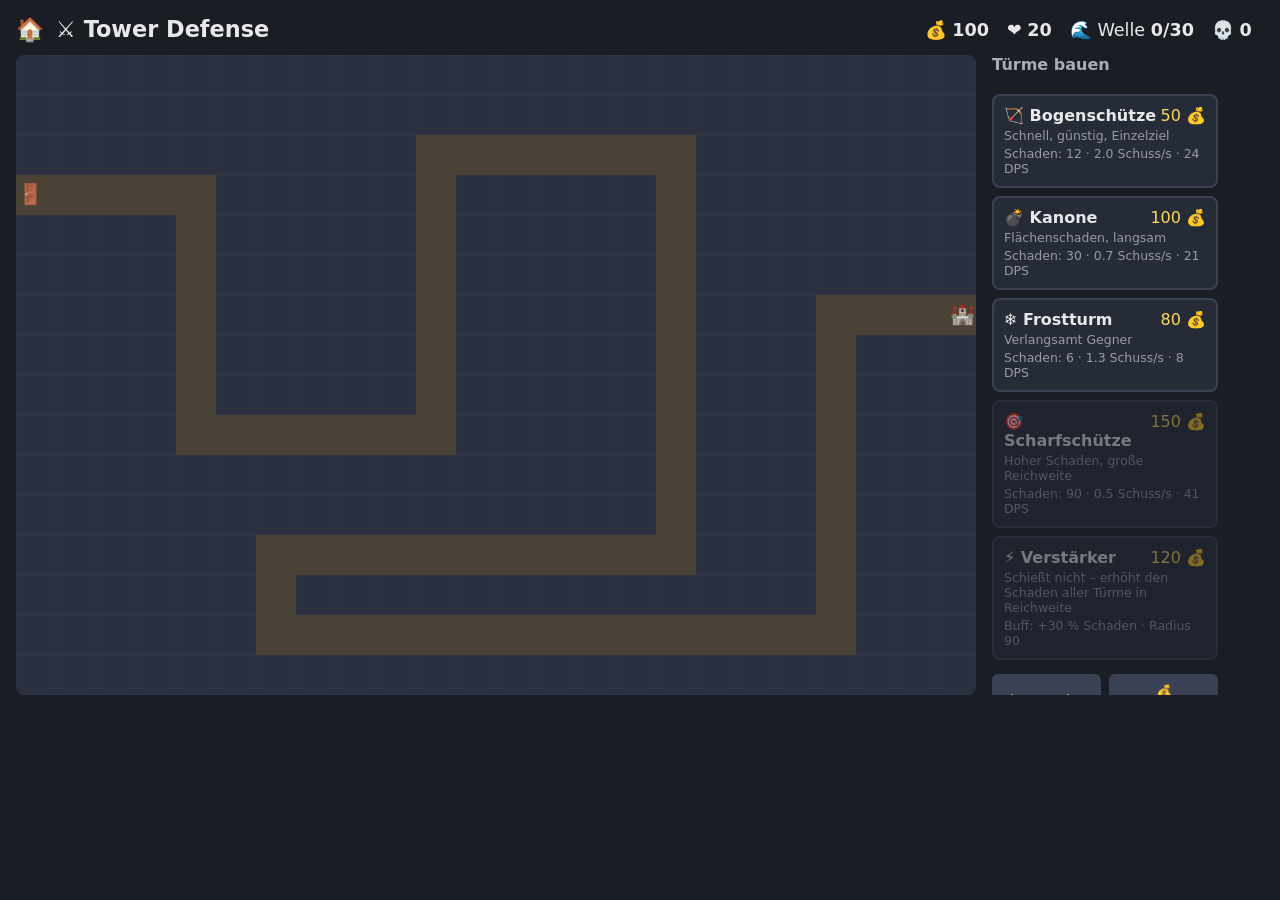
==== games/towerdefense/index.html @ b3032e0d "Umbau zur Spiele-Plattform "Spielhalle": Hub im Root, Zellkrieg nach games/zellkrieg/, Tower Defense" ====
<!DOCTYPE html>
<html lang="de">
<head>
<meta charset="UTF-8">
<meta name="viewport" content="width=device-width, initial-scale=1.0, viewport-fit=cover">
<meta name="theme-color" content="#1a1d24">
<title>Tower Defense</title>
<link rel="stylesheet" href="style.css">
<link rel="manifest" href="../../manifest.webmanifest">
<link rel="icon" href="../../icons/icon.svg" type="image/svg+xml">
<link rel="apple-touch-icon" href="../../icons/icon-192.png">
<meta name="apple-mobile-web-app-capable" content="yes">
<meta name="mobile-web-app-capable" content="yes">
</head>
<body>
<div id="wrapper">
  <header>
    <h1><a href="../../" id="home-link" title="Zur Spiele-Plattform">🏠</a> ⚔️ Tower Defense</h1>
    <div id="stats">
      <span class="stat">💰 <b id="gold">0</b></span>
      <span class="stat">❤️ <b id="lives">0</b></span>
      <span class="stat">🌊 Welle <b id="wave">0</b></span>
      <span class="stat">💀 <b id="kills">0</b></span>
    </div>
  </header>

  <main>
    <canvas id="game" width="960" height="640"></canvas>

    <aside id="sidebar">
      <h2>Türme bauen</h2>
      <div id="shop"></div>

      <div id="tools">
        <button id="tool-upgrade" class="tool-btn">⬆️ Upgraden</button>
        <button id="tool-sell" class="tool-btn">💰 Verkaufen</button>
      </div>

      <div id="selection" class="hidden">
        <h2>Turm</h2>
        <div id="sel-info"></div>
        <button id="btn-upgrade"></button>
        <button id="btn-sell"></button>
      </div>

      <div id="wave-panel">
        <button id="btn-start">Welle starten ▶</button>
        <label id="auto-label"><input type="checkbox" id="chk-auto"> Auto-Modus (Wellen sofort starten)</label>
        <div id="wave-info"></div>
      </div>

      <div id="stats-panel">
        <h2>Statistiken</h2>
        <div id="stats-content"></div>
      </div>

      <div id="speed-panel">
        Geschwindigkeit:
        <button class="speed-btn active" data-speed="1">1×</button>
        <button class="speed-btn" data-speed="2">2×</button>
        <button class="speed-btn" data-speed="3">3×</button>
      </div>
    </aside>
  </main>

  <div id="overlay" class="hidden">
    <div id="overlay-box">
      <h2 id="overlay-title"></h2>
      <p id="overlay-text"></p>
      <button id="btn-restart">Neu starten</button>
    </div>
  </div>
</div>

<script src="js/config.js"></script>
<script src="js/enemies.js"></script>
<script src="js/towers.js"></script>
<script src="js/game.js"></script>
</body>
</html>
---- games/towerdefense/style.css ----
* { margin: 0; padding: 0; box-sizing: border-box; }

body {
  font-family: "Segoe UI", system-ui, sans-serif;
  background: #1a1d24;
  color: #e8e8e8;
  min-height: 100vh;
  display: flex;
  justify-content: center;
}

#wrapper { padding: 16px; }

header {
  display: flex;
  align-items: center;
  justify-content: space-between;
  margin-bottom: 12px;
}

h1 { font-size: 1.4rem; }

#stats { display: flex; gap: 18px; font-size: 1.1rem; }
.stat b { min-width: 2ch; display: inline-block; }

main { display: flex; gap: 16px; align-items: flex-start; }

canvas {
  background: #2a3040;
  border-radius: 8px;
  cursor: crosshair;
  display: block;
  flex: 0 0 auto; /* nie stauchen – sonst verzerrt das Bild */
}

#sidebar {
  flex: 0 0 230px;
  max-height: 640px;      /* so hoch wie der Canvas … */
  overflow-y: auto;       /* … und scrollt intern statt die Seite zu strecken */
  display: flex;
  flex-direction: column;
  gap: 14px;
  padding-right: 4px;
}

#sidebar h2 { font-size: 1rem; color: #aab; margin-bottom: 6px; }

#shop { display: flex; flex-direction: column; gap: 8px; }

.shop-item {
  background: #262b38;
  border: 2px solid #3a4155;
  border-radius: 8px;
  padding: 10px;
  cursor: pointer;
  transition: border-color .15s, background .15s;
  text-align: left;
  color: inherit;
  font: inherit;
}
.shop-item:hover { border-color: #6a7bb0; }
.shop-item.selected { border-color: #ffd75e; background: #2f3547; }
.shop-item.unaffordable { opacity: .45; cursor: not-allowed; }

.shop-item .name { font-weight: 600; }
.shop-item .cost { float: right; color: #ffd75e; }
.shop-item .desc { font-size: .78rem; color: #99a; margin-top: 3px; }

#tools { display: flex; gap: 8px; }
.tool-btn { flex: 1; font-size: .82rem; border: 2px solid transparent; }
.tool-btn.active { border-color: #ffd75e; background: #2f3547; }

#selection {
  background: #262b38;
  border-radius: 8px;
  padding: 10px;
}
#sel-info { font-size: .85rem; line-height: 1.5; margin-bottom: 8px; }

button {
  font: inherit;
  cursor: pointer;
  border: none;
  border-radius: 6px;
  padding: 8px 10px;
  background: #3a4155;
  color: #e8e8e8;
}
button:hover { background: #4a5270; }

#btn-upgrade { background: #2e6b46; width: 100%; margin-bottom: 6px; }
#btn-upgrade:hover { background: #38855a; }
#btn-upgrade:disabled { background: #333; color: #777; cursor: not-allowed; }
#btn-sell { background: #7a3a3a; width: 100%; }
#btn-sell:hover { background: #964747; }

#btn-start {
  width: 100%;
  background: #2e6b46;
  font-weight: 600;
  padding: 12px;
}
#btn-start:hover { background: #38855a; }
#btn-start:disabled { background: #333; color: #777; cursor: not-allowed; }

#wave-info { font-size: .8rem; color: #99a; margin-top: 6px; }

#auto-label {
  display: block;
  margin-top: 8px;
  font-size: .82rem;
  color: #aab;
  cursor: pointer;
  user-select: none;
}
#auto-label input { vertical-align: -2px; margin-right: 4px; }

#stats-panel {
  background: #262b38;
  border-radius: 8px;
  padding: 10px;
}
#stats-content { font-size: .8rem; line-height: 1.55; color: #ccd; }
#stats-content .sec { color: #889; margin-top: 6px; font-weight: 600; }
#stats-content .val { color: #ffd75e; }

#speed-panel { font-size: .85rem; color: #aab; }
.speed-btn { padding: 4px 10px; margin-left: 4px; }
.speed-btn.active { background: #ffd75e; color: #222; }

.hidden { display: none !important; }

#overlay {
  position: fixed;
  inset: 0;
  background: rgba(0,0,0,.7);
  display: flex;
  align-items: center;
  justify-content: center;
}
#overlay-box {
  background: #262b38;
  padding: 32px 48px;
  border-radius: 12px;
  text-align: center;
}
#overlay-box h2 { margin-bottom: 10px; font-size: 1.6rem; }
#overlay-box p { margin-bottom: 18px; color: #aab; }
#btn-restart { background: #2e6b46; padding: 10px 24px; }

#home-link { text-decoration: none; margin-right: 4px; }

/* Mobile: Sidebar unter das (mitskalierende) Spielfeld stapeln */
@media (max-width: 1240px) {
  main { flex-direction: column; align-items: stretch; }
  canvas { width: 100%; max-width: 960px; height: auto; }
  #sidebar { flex: 1 1 auto; max-height: none; width: 100%; max-width: 960px; }
  header { flex-wrap: wrap; gap: 6px; }
  #stats { flex-wrap: wrap; gap: 10px; font-size: 1rem; }
}
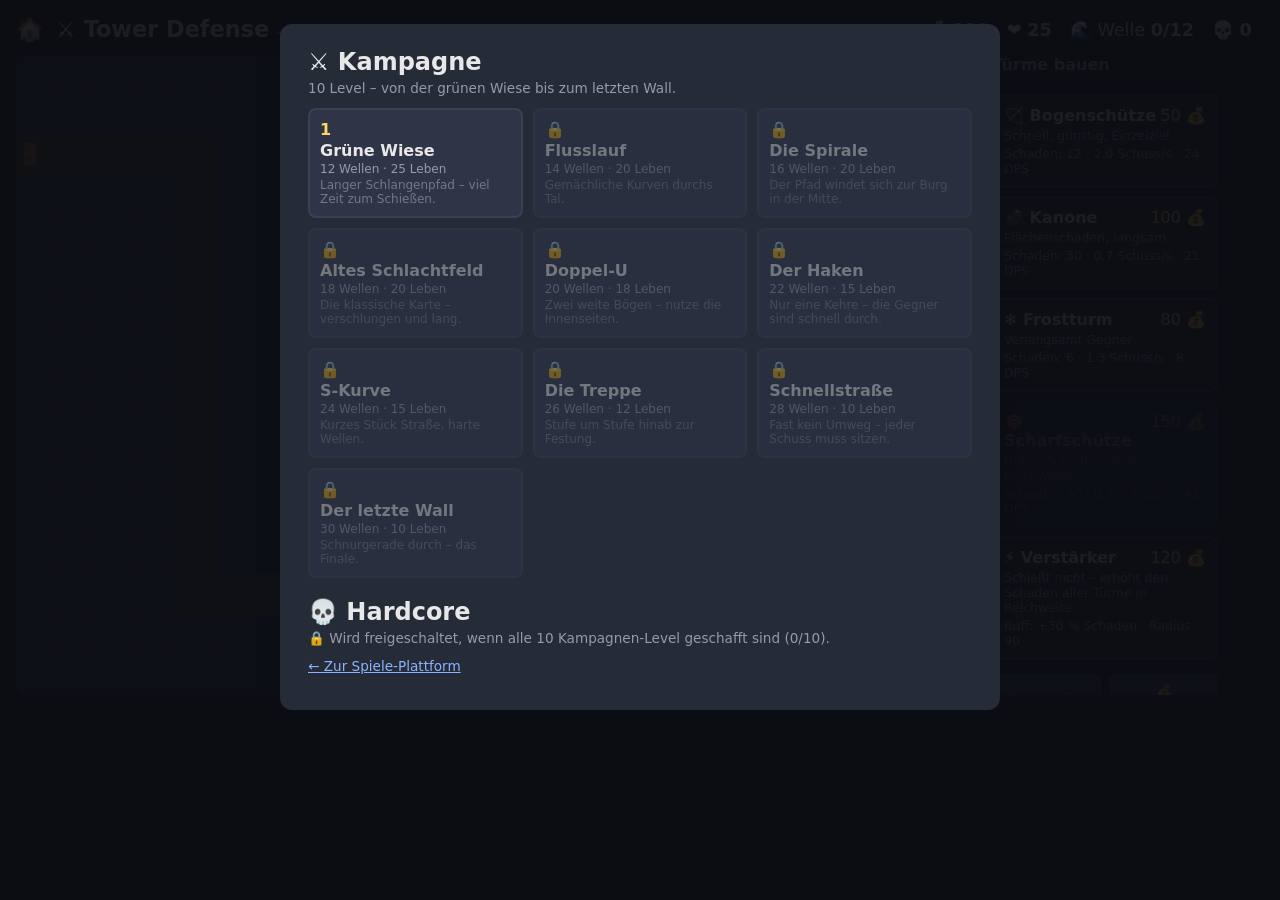
==== commit d682b57b: "Tower Defense: 10-Level-Kampagne (eigene Karten, steigende Schwierigkeit, Levelauswahl, Fortschritt " ====
--- a/games/towerdefense/index.html
+++ b/games/towerdefense/index.html
@@ -15,7 +15,7 @@
 <body>
 <div id="wrapper">
   <header>
-    <h1><a href="../../" id="home-link" title="Zur Spiele-Plattform">🏠</a> ⚔️ Tower Defense</h1>
+    <h1><a href="../../index.html" id="home-link" title="Zur Spiele-Plattform">🏠</a> ⚔️ Tower Defense <span id="level-name"></span></h1>
     <div id="stats">
       <span class="stat">💰 <b id="gold">0</b></span>
       <span class="stat">❤️ <b id="lives">0</b></span>
@@ -67,7 +67,21 @@
     <div id="overlay-box">
       <h2 id="overlay-title"></h2>
       <p id="overlay-text"></p>
-      <button id="btn-restart">Neu starten</button>
+      <button id="btn-next" class="hidden">Nächstes Level ▶</button>
+      <button id="btn-restart">Nochmal spielen</button>
+      <button id="btn-menu">Levelauswahl</button>
+    </div>
+  </div>
+
+  <div id="menu">
+    <div id="menu-box">
+      <h2>⚔️ Kampagne</h2>
+      <p class="menu-sub">10 Level – von der grünen Wiese bis zum letzten Wall.</p>
+      <div id="level-grid"></div>
+      <h2 id="hc-title">💀 Hardcore</h2>
+      <p class="menu-sub" id="hc-sub"></p>
+      <div id="level-grid-hc"></div>
+      <p class="menu-sub"><a href="../../index.html">← Zur Spiele-Plattform</a></p>
     </div>
   </div>
 </div>
--- a/games/towerdefense/style.css
+++ b/games/towerdefense/style.css
@@ -149,6 +149,62 @@
 #btn-restart { background: #2e6b46; padding: 10px 24px; }
 
 #home-link { text-decoration: none; margin-right: 4px; }
+#level-name { font-size: .95rem; color: #aab; font-weight: 400; }
+
+/* ---- Levelauswahl ---- */
+#menu {
+  position: fixed;
+  inset: 0;
+  background: rgba(10, 12, 18, .92);
+  display: flex;
+  align-items: flex-start;
+  justify-content: center;
+  overflow-y: auto;
+  z-index: 10;
+}
+#menu-box {
+  background: #262b38;
+  border-radius: 12px;
+  padding: 24px 28px;
+  margin: 24px 12px;
+  max-width: 720px;
+  width: 100%;
+}
+#menu-box h2 { margin-bottom: 4px; }
+#hc-title { margin-top: 20px; }
+.menu-sub { color: #99a; font-size: .85rem; margin-bottom: 12px; }
+.menu-sub a { color: #8ab4ff; }
+
+#level-grid, #level-grid-hc {
+  display: grid;
+  grid-template-columns: repeat(auto-fill, minmax(190px, 1fr));
+  gap: 10px;
+}
+.level-tile {
+  background: #2f3547;
+  border: 2px solid #3a4155;
+  border-radius: 8px;
+  padding: 10px;
+  text-align: left;
+  display: flex;
+  flex-direction: column;
+  gap: 2px;
+}
+.level-tile:hover:not(:disabled) { border-color: #6a7bb0; background: #363d52; }
+.level-tile.done { border-color: #2e6b46; }
+.level-tile.hc:hover:not(:disabled) { border-color: #b05a5a; }
+.level-tile.hc.done { border-color: #b05a5a; }
+.level-tile.locked { opacity: .4; cursor: not-allowed; }
+.level-tile .lv-num { color: #ffd75e; font-weight: 700; }
+.level-tile.done .lv-num { color: #6ad06a; }
+.level-tile .lv-name { font-weight: 600; }
+.level-tile .lv-meta { font-size: .75rem; color: #99a; }
+.level-tile .lv-desc { font-size: .75rem; color: #778; }
+
+#btn-next { background: #2e6b46; margin-right: 6px; }
+#btn-next:hover { background: #38855a; }
+#btn-restart { margin-right: 6px; }
+#overlay-box button { margin-top: 4px; }
 
 /* Mobile: Sidebar unter das (mitskalierende) Spielfeld stapeln */
 @media (max-width: 1240px) {
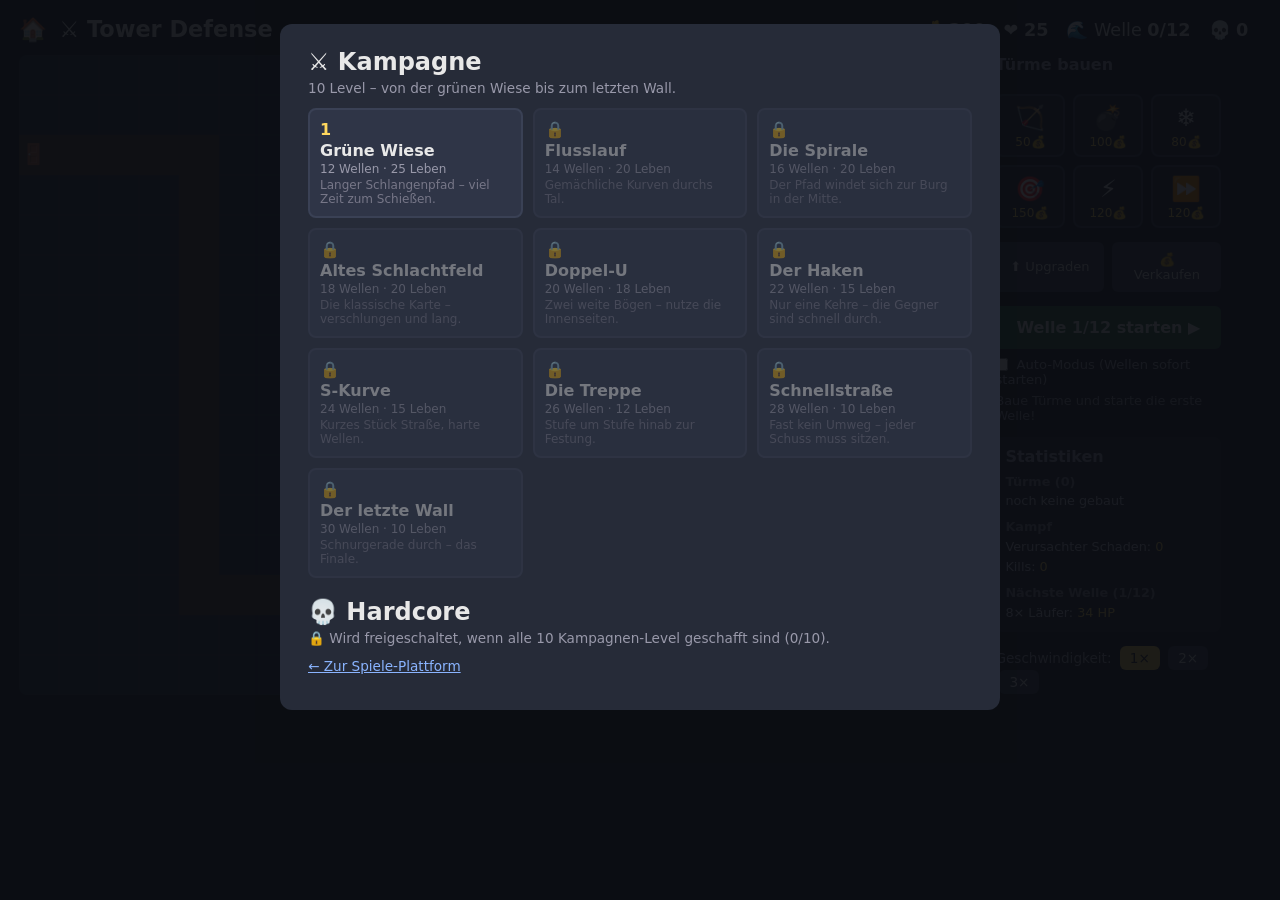
==== commit 4a75c04c: "Tower Defense: Spezialfaehigkeiten nachbalanciert (Bogenschuetze/Sniper/Kanone/Frostbombe/Taktgeber " ====
--- a/games/towerdefense/index.html
+++ b/games/towerdefense/index.html
@@ -37,7 +37,7 @@
       </div>
 
       <div id="selection" class="hidden">
-        <h2>Turm</h2>
+        <h2>Info</h2>
         <div id="sel-info"></div>
         <button id="btn-upgrade"></button>
         <button id="btn-sell"></button>
--- a/games/towerdefense/style.css
+++ b/games/towerdefense/style.css
@@ -45,26 +45,31 @@
 
 #sidebar h2 { font-size: 1rem; color: #aab; margin-bottom: 6px; }
 
-#shop { display: flex; flex-direction: column; gap: 8px; }
+/* Shop: kompakte Symbol-Kacheln, Details erscheinen in der Infobox */
+#shop { display: grid; grid-template-columns: repeat(3, 1fr); gap: 8px; }
 
 .shop-item {
   background: #262b38;
   border: 2px solid #3a4155;
   border-radius: 8px;
-  padding: 10px;
+  padding: 8px 4px 6px;
   cursor: pointer;
   transition: border-color .15s, background .15s;
-  text-align: left;
   color: inherit;
   font: inherit;
+  display: flex;
+  flex-direction: column;
+  align-items: center;
+  gap: 2px;
 }
 .shop-item:hover { border-color: #6a7bb0; }
 .shop-item.selected { border-color: #ffd75e; background: #2f3547; }
 .shop-item.unaffordable { opacity: .45; cursor: not-allowed; }
 
-.shop-item .name { font-weight: 600; }
-.shop-item .cost { float: right; color: #ffd75e; }
-.shop-item .desc { font-size: .78rem; color: #99a; margin-top: 3px; }
+.shop-item .icon { font-size: 1.5rem; line-height: 1.2; }
+.shop-item .cost { font-size: .75rem; color: #ffd75e; }
+
+.info-desc { font-size: .78rem; color: #99a; }
 
 #tools { display: flex; gap: 8px; }
 .tool-btn { flex: 1; font-size: .82rem; border: 2px solid transparent; }
@@ -211,6 +216,7 @@
   main { flex-direction: column; align-items: stretch; }
   canvas { width: 100%; max-width: 960px; height: auto; }
   #sidebar { flex: 1 1 auto; max-height: none; width: 100%; max-width: 960px; }
+  #shop { grid-template-columns: repeat(6, 1fr); }
   header { flex-wrap: wrap; gap: 6px; }
   #stats { flex-wrap: wrap; gap: 10px; font-size: 1rem; }
 }
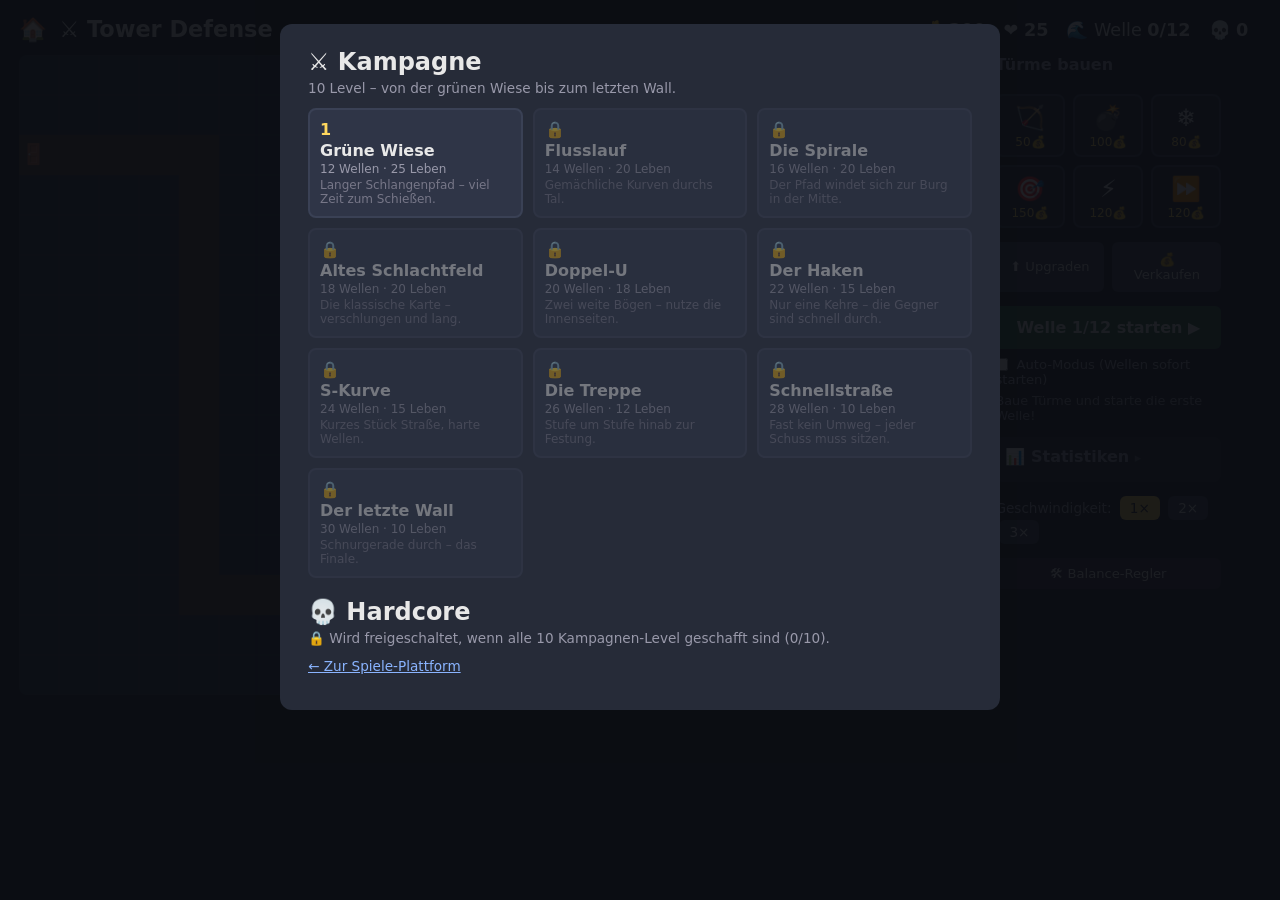
==== commit 44eaabdb: "Tower Defense: Statistik-Panel default eingeklappt + Infobox einklappbar, Upgrade-Vorschau (alt->neu" ====
--- a/games/towerdefense/index.html
+++ b/games/towerdefense/index.html
@@ -37,10 +37,12 @@
       </div>
 
       <div id="selection" class="hidden">
-        <h2>Info</h2>
-        <div id="sel-info"></div>
-        <button id="btn-upgrade"></button>
-        <button id="btn-sell"></button>
+        <h2 id="sel-toggle" class="panel-toggle">Info <span class="chev">▾</span></h2>
+        <div id="sel-body">
+          <div id="sel-info"></div>
+          <button id="btn-upgrade"></button>
+          <button id="btn-sell"></button>
+        </div>
       </div>
 
       <div id="wave-panel">
@@ -49,8 +51,8 @@
         <div id="wave-info"></div>
       </div>
 
-      <div id="stats-panel">
-        <h2>Statistiken</h2>
+      <div id="stats-panel" class="collapsed">
+        <h2 id="stats-toggle" class="panel-toggle">📊 Statistiken <span class="chev">▸</span></h2>
         <div id="stats-content"></div>
       </div>
 
@@ -59,6 +61,11 @@
         <button class="speed-btn active" data-speed="1">1×</button>
         <button class="speed-btn" data-speed="2">2×</button>
         <button class="speed-btn" data-speed="3">3×</button>
+      </div>
+
+      <div id="dev-wrap">
+        <button id="btn-dev" title="Balance-Stellschrauben live im Spiel anpassen (Entwickler-Werkzeug)">🛠 Balance-Regler</button>
+        <div id="dev-panel" class="hidden"></div>
       </div>
     </aside>
   </main>
--- a/games/towerdefense/style.css
+++ b/games/towerdefense/style.css
@@ -70,6 +70,59 @@
 .shop-item .cost { font-size: .75rem; color: #ffd75e; }
 
 .info-desc { font-size: .78rem; color: #99a; }
+
+/* Ein-/ausklappbare Panels */
+.panel-toggle { cursor: pointer; user-select: none; }
+.panel-toggle .chev { color: #667; font-size: .8rem; }
+#selection.collapsed #sel-body,
+#stats-panel.collapsed #stats-content { display: none; }
+
+/* Upgrade-Vorschau in der Infobox */
+.upgrade-preview {
+  margin-top: 6px;
+  padding: 6px 8px;
+  background: #1f2836;
+  border-left: 3px solid #2e6b46;
+  border-radius: 4px;
+  font-size: .78rem;
+  color: #aab;
+}
+.upgrade-preview .up { color: #6ad06a; font-weight: 600; }
+
+/* Dev-Panel: Balance-Regler */
+#btn-dev { width: 100%; font-size: .82rem; background: #2f2a3a; }
+#btn-dev:hover { background: #3d3650; }
+#dev-panel {
+  margin-top: 8px;
+  background: #262b38;
+  border-radius: 8px;
+  padding: 10px;
+  display: flex;
+  flex-direction: column;
+  gap: 6px;
+}
+.dev-row {
+  display: flex;
+  justify-content: space-between;
+  align-items: center;
+  gap: 8px;
+  font-size: .78rem;
+  color: #ccd;
+  cursor: help;
+}
+.dev-row input {
+  width: 76px;
+  background: #1a1f2a;
+  border: 1px solid #3a4155;
+  border-radius: 4px;
+  color: #ffd75e;
+  font: inherit;
+  padding: 3px 6px;
+  text-align: right;
+}
+.dev-actions { display: flex; gap: 8px; margin-top: 4px; }
+.dev-actions button { flex: 1; font-size: .78rem; padding: 6px; }
+.dev-hint { font-size: .72rem; color: #778; line-height: 1.4; }
 
 #tools { display: flex; gap: 8px; }
 .tool-btn { flex: 1; font-size: .82rem; border: 2px solid transparent; }
